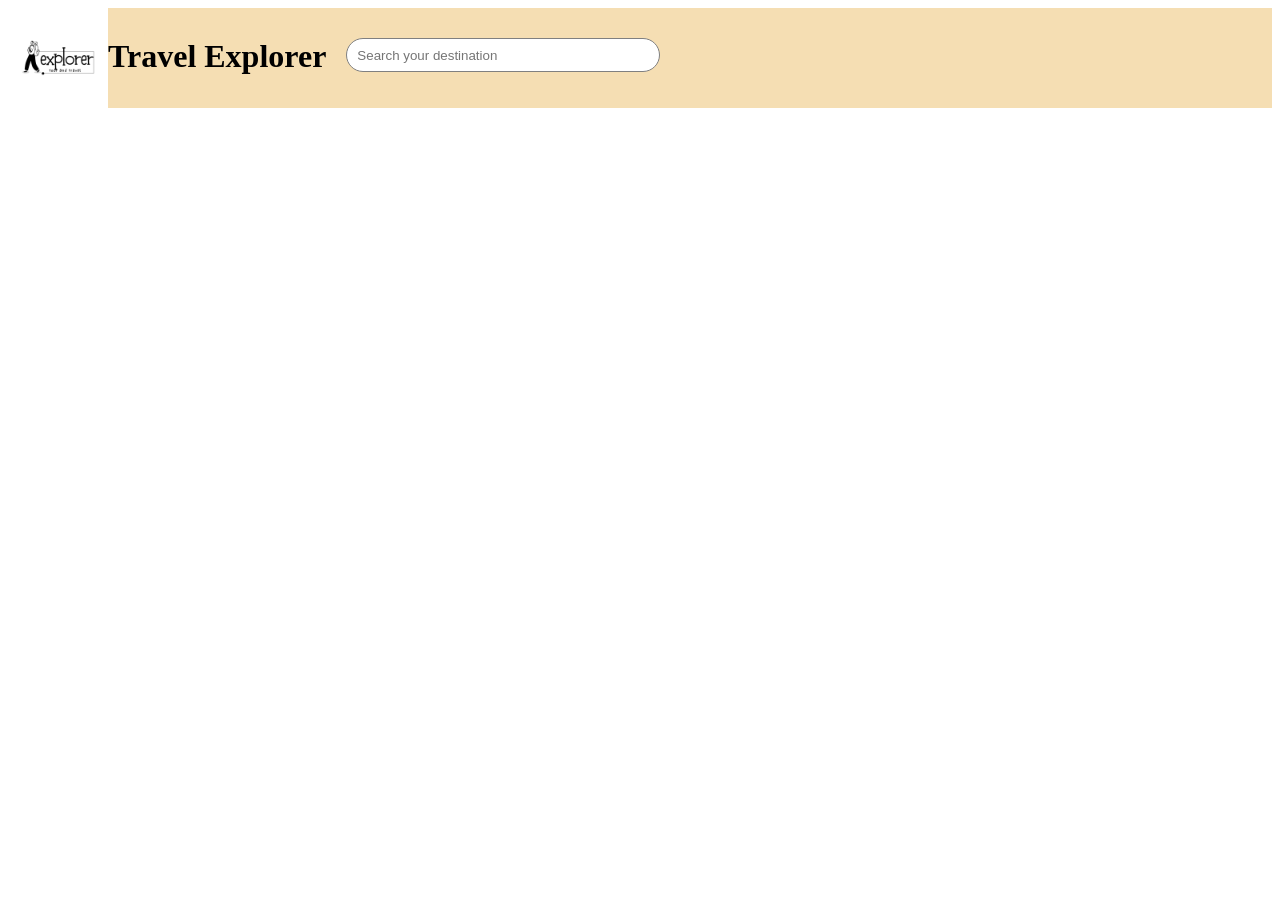
==== index.html @ e24aae37 "header created" ====
<!DOCTYPE html>
<html lang="en">
<head>
    <meta charset="UTF-8">
    <meta name="viewport" content="width=device-width, initial-scale=1.0">
    <title>Travel Explorer</title>
    <link rel="stylesheet" href="style.css">
</head>
<body>
    <header>
        <div style="display: flex;">
        <!--logo-->
       <div>
        <img src="explorerlogo.png" alt="logo" height="100px" width="100px">
       </div>
        <!--company name-->
        <div style="padding-top: 30px; display: flex">
         <div>
            <span style="font-size: 32px; font-weight: bold; ">Travel Explorer</span>
         </div>
         <!--search bar-->
         <div>
            <form style="padding-left: 20px;padding-bottom: 20px;">
            <input type="text" placeholder="Search your destination" style="width: 300px; height: 30px; border-radius: 40px; border: 1px solid gray; padding-left: 10px;">
        </form>
         </div>

    </div>
    </div>
    </header>
    
</body>
</html>
---- style.css ----
header{
    height: 100px;
    background-color:wheat ;
}
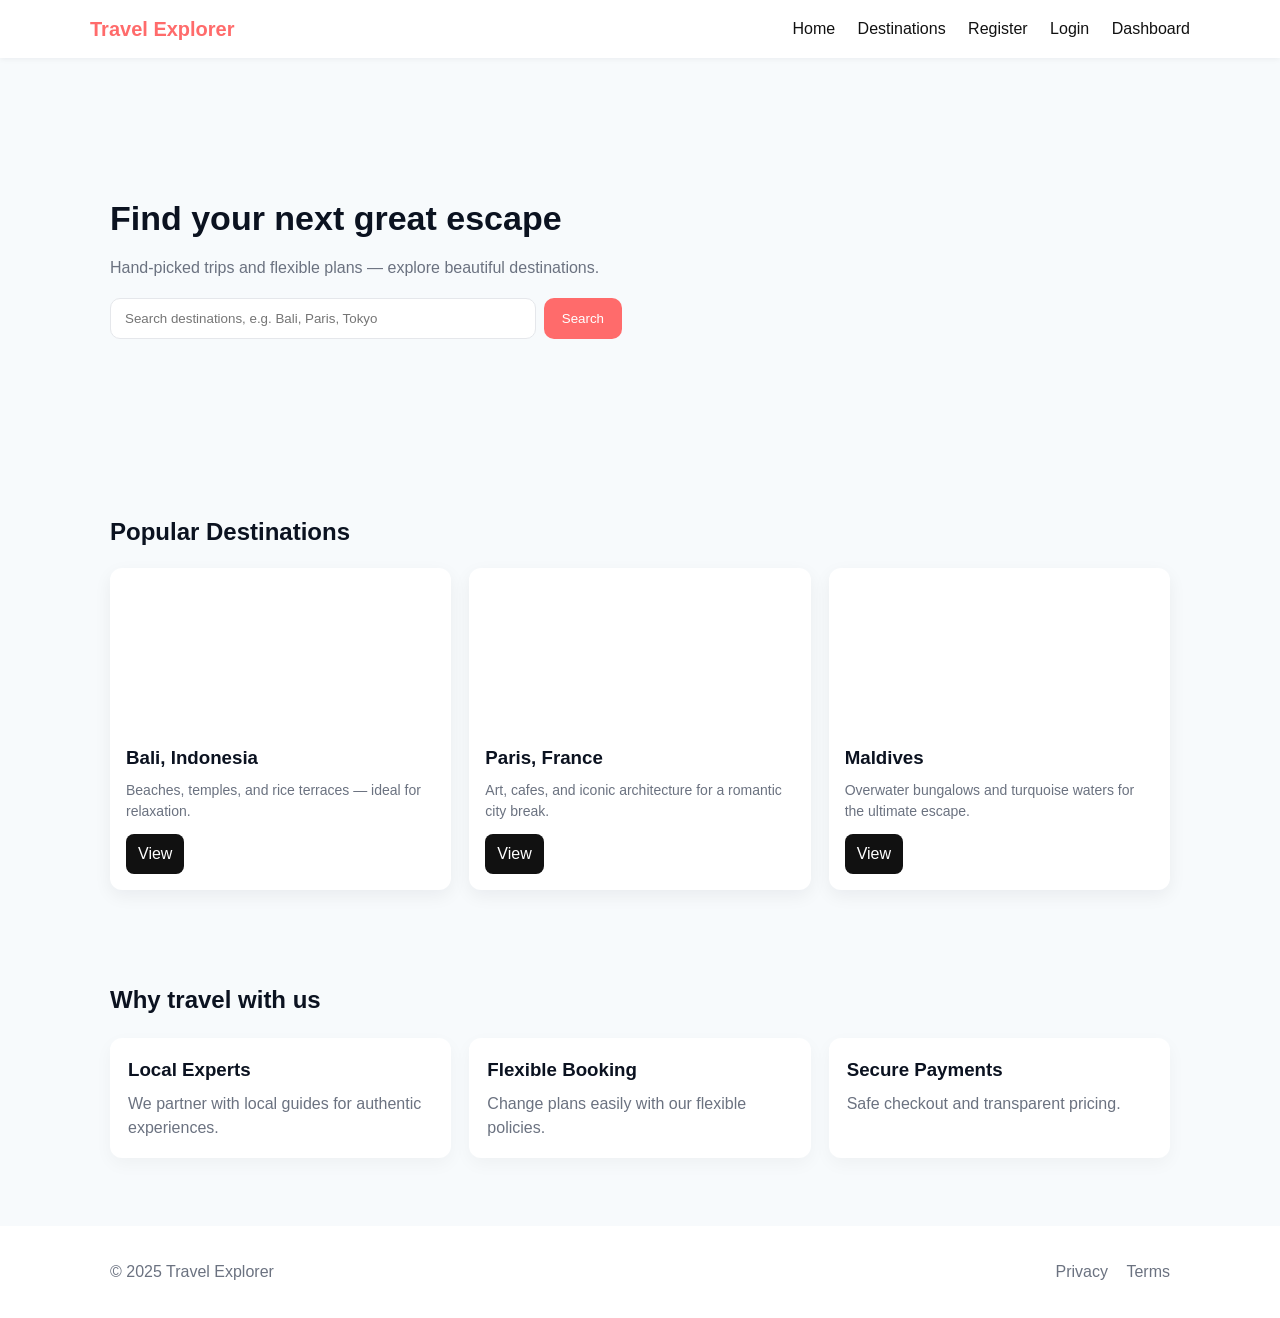
==== commit 545c72ba: "Added" ====
--- a/index.html
+++ b/index.html
@@ -1,33 +1,99 @@
 <!DOCTYPE html>
 <html lang="en">
-<head>
-    <meta charset="UTF-8">
-    <meta name="viewport" content="width=device-width, initial-scale=1.0">
-    <title>Travel Explorer</title>
-    <link rel="stylesheet" href="style.css">
-</head>
-<body>
-    <header>
-        <div style="display: flex;">
-        <!--logo-->
-       <div>
-        <img src="explorerlogo.png" alt="logo" height="100px" width="100px">
-       </div>
-        <!--company name-->
-        <div style="padding-top: 30px; display: flex">
-         <div>
-            <span style="font-size: 32px; font-weight: bold; ">Travel Explorer</span>
-         </div>
-         <!--search bar-->
-         <div>
-            <form style="padding-left: 20px;padding-bottom: 20px;">
-            <input type="text" placeholder="Search your destination" style="width: 300px; height: 30px; border-radius: 40px; border: 1px solid gray; padding-left: 10px;">
-        </form>
-         </div>
+    <head>
+        <meta charset="utf-8" />
+        <meta name="viewport" content="width=device-width,initial-scale=1" />
+        <title>Travel Explorer — Home</title>
+        <link rel="stylesheet" href="style.css" />
+    </head>
+    <body>
+        <header class="site-header">
+            <div class="container header-inner">
+                <a class="brand" href="index.html">Travel Explorer</a>
+                <nav class="main-nav">
+                    <a href="index.html">Home</a>
+                    <a href="#destinations">Destinations</a>
+                    <a href="register.html">Register</a>
+                    <a href="login.html">Login</a>
+                    <a href="dashboard.html">Dashboard</a>
+                </nav>
+            </div>
+        </header>
 
-    </div>
-    </div>
-    </header>
-    
-</body>
+        <section class="hero">
+            <div class="container hero-inner">
+                <div class="hero-content">
+                    <h1>Find your next great escape</h1>
+                    <p>Hand-picked trips and flexible plans — explore beautiful destinations.</p>
+                    <form class="search-form" action="#">
+                        <input type="text" placeholder="Search destinations, e.g. Bali, Paris, Tokyo" aria-label="Search destinations" />
+                        <button type="submit">Search</button>
+                    </form>
+                </div>
+                <div class="hero-media" style="background-image:url('https://images.unsplash.com/photo-1507525428034-b723cf961d3e?auto=format&fit=crop&w=1400&q=80')"></div>
+            </div>
+        </section>
+
+        <main class="container">
+            <section id="destinations" class="cards">
+                <h2>Popular Destinations</h2>
+                <div class="grid">
+                    <article class="card">
+                        <div class="card-image" style="background-image:url('https://images.unsplash.com/photo-1501785888041-af3ef285b470?auto=format&fit=crop&w=1200&q=80')"></div>
+                        <div class="card-body">
+                            <h3>Bali, Indonesia</h3>
+                            <p>Beaches, temples, and rice terraces — ideal for relaxation.</p>
+                            <a class="btn" href="#">View</a>
+                        </div>
+                    </article>
+
+                    <article class="card">
+                        <div class="card-image" style="background-image:url('https://images.unsplash.com/photo-1502602898657-3e91760cbb34?auto=format&fit=crop&w=1200&q=80')"></div>
+                        <div class="card-body">
+                            <h3>Paris, France</h3>
+                            <p>Art, cafes, and iconic architecture for a romantic city break.</p>
+                            <a class="btn" href="#">View</a>
+                        </div>
+                    </article>
+
+                    <article class="card">
+                        <div class="card-image" style="background-image:url('https://images.unsplash.com/photo-1505765050526-6c8a5b9f6b5a?auto=format&fit=crop&w=1200&q=80')"></div>
+                        <div class="card-body">
+                            <h3>Maldives</h3>
+                            <p>Overwater bungalows and turquoise waters for the ultimate escape.</p>
+                            <a class="btn" href="#">View</a>
+                        </div>
+                    </article>
+                </div>
+            </section>
+
+            <section class="features">
+                <h2>Why travel with us</h2>
+                <div class="feature-grid">
+                    <div class="feature">
+                        <h3>Local Experts</h3>
+                        <p>We partner with local guides for authentic experiences.</p>
+                    </div>
+                    <div class="feature">
+                        <h3>Flexible Booking</h3>
+                        <p>Change plans easily with our flexible policies.</p>
+                    </div>
+                    <div class="feature">
+                        <h3>Secure Payments</h3>
+                        <p>Safe checkout and transparent pricing.</p>
+                    </div>
+                </div>
+            </section>
+        </main>
+
+        <footer class="site-footer">
+            <div class="container footer-inner">
+                <p>&copy; 2025 Travel Explorer</p>
+                <nav class="footer-nav">
+                    <a href="#">Privacy</a>
+                    <a href="#">Terms</a>
+                </nav>
+            </div>
+        </footer>
+    </body>
 </html>
--- a/style.css
+++ b/style.css
@@ -1,4 +1,71 @@
-header{
-    height: 100px;
-    background-color:wheat ;
+:root{
+    --accent:#ff6b6b;
+    --muted:#6b7280;
+    --bg:#f7fafc;
+    --container:1100px;
+}
+
+*{box-sizing:border-box}
+body{font-family:Inter,Segoe UI,Arial,Helvetica,sans-serif;margin:0;color:#0b1220;background:var(--bg);line-height:1.5}
+.container{max-width:var(--container);margin:0 auto;padding:0 20px}
+
+.site-header{background:#fff;box-shadow:0 1px 6px rgba(11,18,32,0.06);position:sticky;top:0;z-index:30}
+.header-inner{display:flex;align-items:center;justify-content:space-between;padding:14px 0}
+.brand{font-weight:700;color:var(--accent);text-decoration:none;font-size:20px}
+.main-nav a{margin-left:18px;color:#111;text-decoration:none}
+.main-nav a:hover{opacity:0.85}
+
+.hero{padding:48px 0}
+.hero-inner{display:flex;gap:36px;align-items:center}
+.hero-content{flex:1}
+.hero-media{flex:1;height:320px;background-size:cover;background-position:center;border-radius:12px}
+.hero h1{font-size:34px;margin:0 0 12px}
+.hero p{color:var(--muted);margin:0 0 18px}
+.search-form{display:flex;gap:8px}
+.search-form input{flex:1;padding:12px 14px;border-radius:10px;border:1px solid #e5e7eb}
+.search-form button{background:var(--accent);color:#fff;border:none;padding:12px 18px;border-radius:10px}
+
+.cards{padding:40px 0}
+.cards h2{margin:0 0 18px}
+.grid{display:grid;grid-template-columns:repeat(auto-fit,minmax(240px,1fr));gap:18px}
+.card{background:#fff;border-radius:12px;overflow:hidden;box-shadow:0 6px 18px rgba(11,18,32,0.06);display:flex;flex-direction:column}
+.card-image{height:160px;background-size:cover;background-position:center}
+.card-body{padding:16px}
+.card-body h3{margin:0 0 8px}
+.card-body p{margin:0 0 12px;color:var(--muted);font-size:14px}
+.btn{display:inline-block;background:#111;color:#fff;padding:8px 12px;border-radius:8px;text-decoration:none}
+
+.features{padding:32px 0}
+.feature-grid{display:grid;grid-template-columns:repeat(auto-fit,minmax(200px,1fr));gap:18px}
+.feature{background:#fff;padding:18px;border-radius:12px;box-shadow:0 6px 18px rgba(11,18,32,0.04)}
+.feature h3{margin:0 0 8px}
+.feature p{margin:0;color:var(--muted)}
+
+.site-footer{padding:18px 0;background:#fff;margin-top:36px}
+.footer-inner{display:flex;align-items:center;justify-content:space-between;color:var(--muted)}
+.footer-nav a{margin-left:14px;color:var(--muted);text-decoration:none}
+
+.auth{display:flex;justify-content:center;padding:48px 0}
+.auth-card{width:100%;max-width:420px;background:#fff;padding:24px;border-radius:12px;box-shadow:0 10px 30px rgba(11,18,32,0.06)}
+.auth-card h2{margin-top:0}
+.auth-card label{display:block;margin:12px 0}
+.auth-card input{width:100%;padding:10px;border-radius:8px;border:1px solid #e5e7eb}
+.btn-block{width:100%;padding:12px}
+.muted{color:var(--muted);font-size:14px}
+
+.dashboard{display:flex;gap:20px;padding:32px 0}
+.sidebar{width:220px}
+.side-nav a{display:block;padding:8px 0;color:#111;text-decoration:none}
+.dashboard-main{flex:1}
+.small{padding:16px}
+
+@media (max-width:900px){
+    .hero-inner{flex-direction:column}
+    .header-inner{flex-direction:column;align-items:flex-start;gap:8px}
+    .dashboard{flex-direction:column}
+    .sidebar{width:100%}
+}
+
+@media (prefers-reduced-motion:reduce){
+    *{transition:none!important}
 }
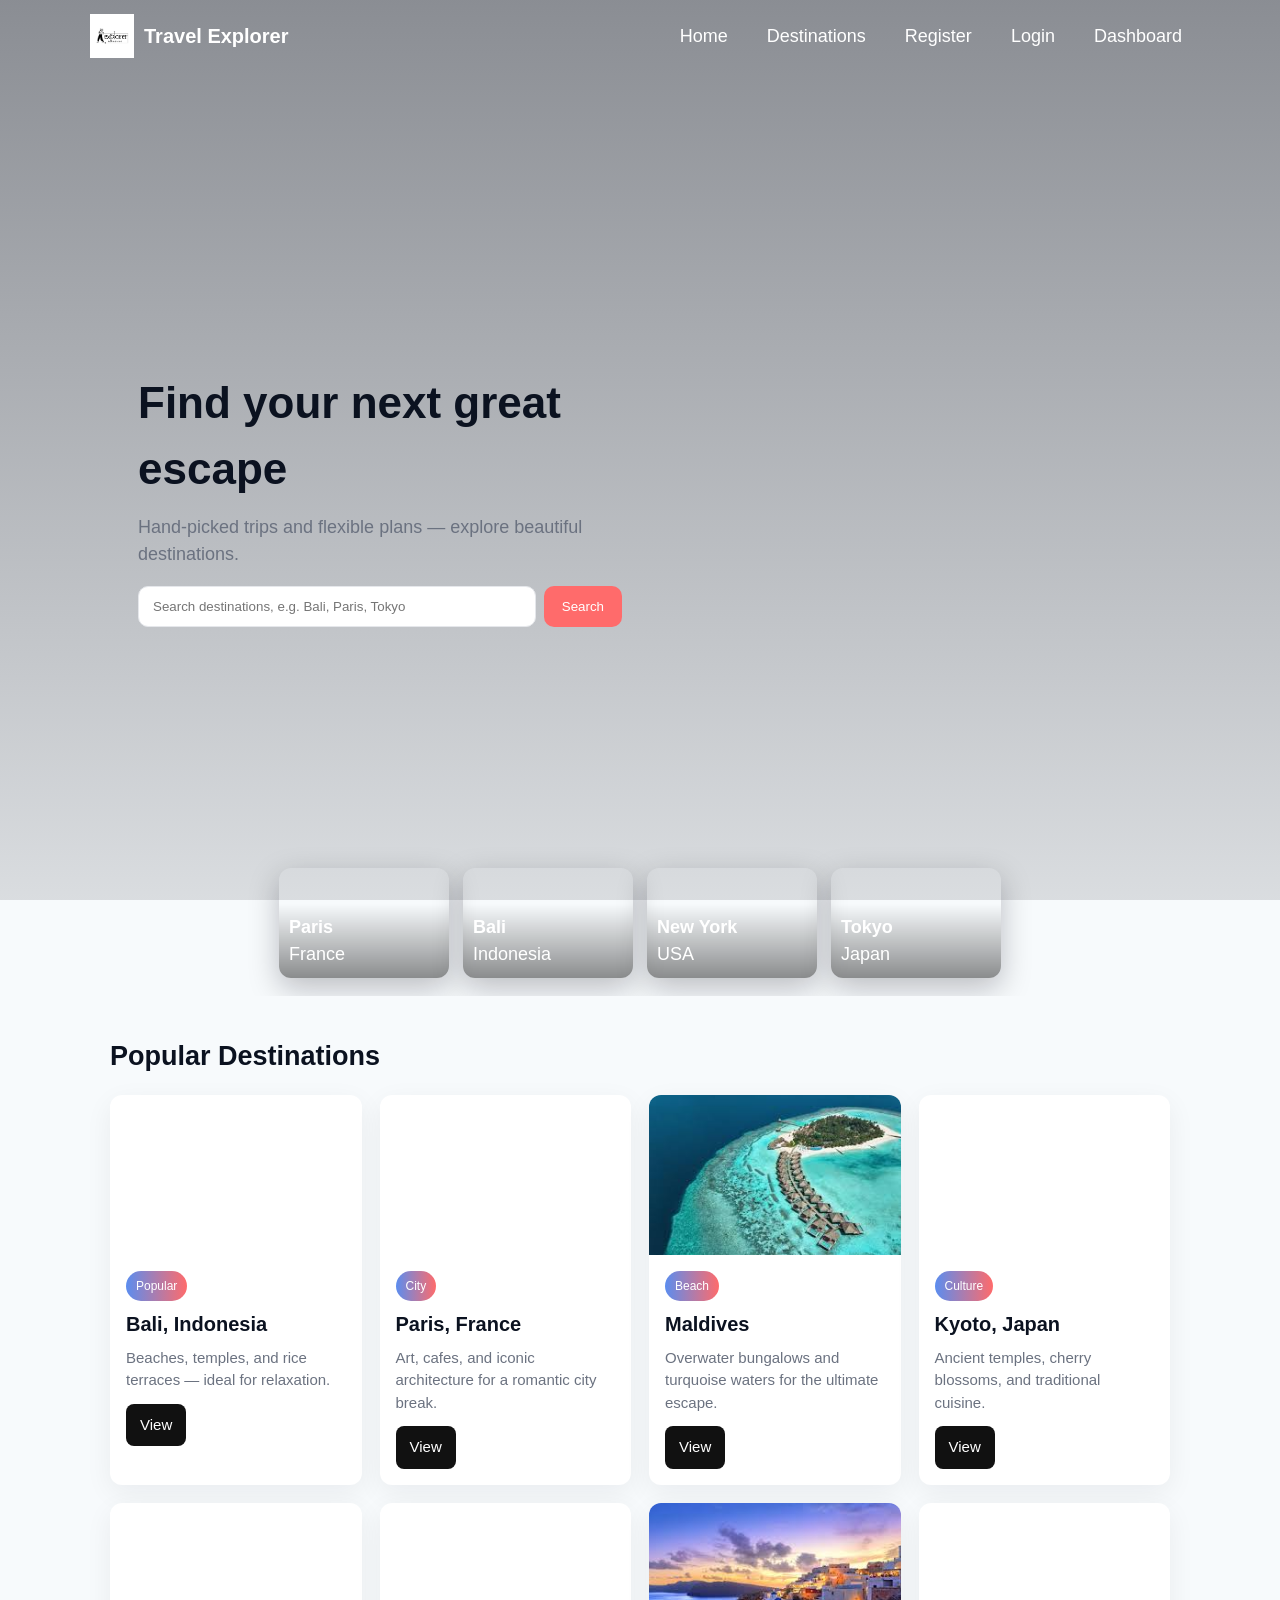
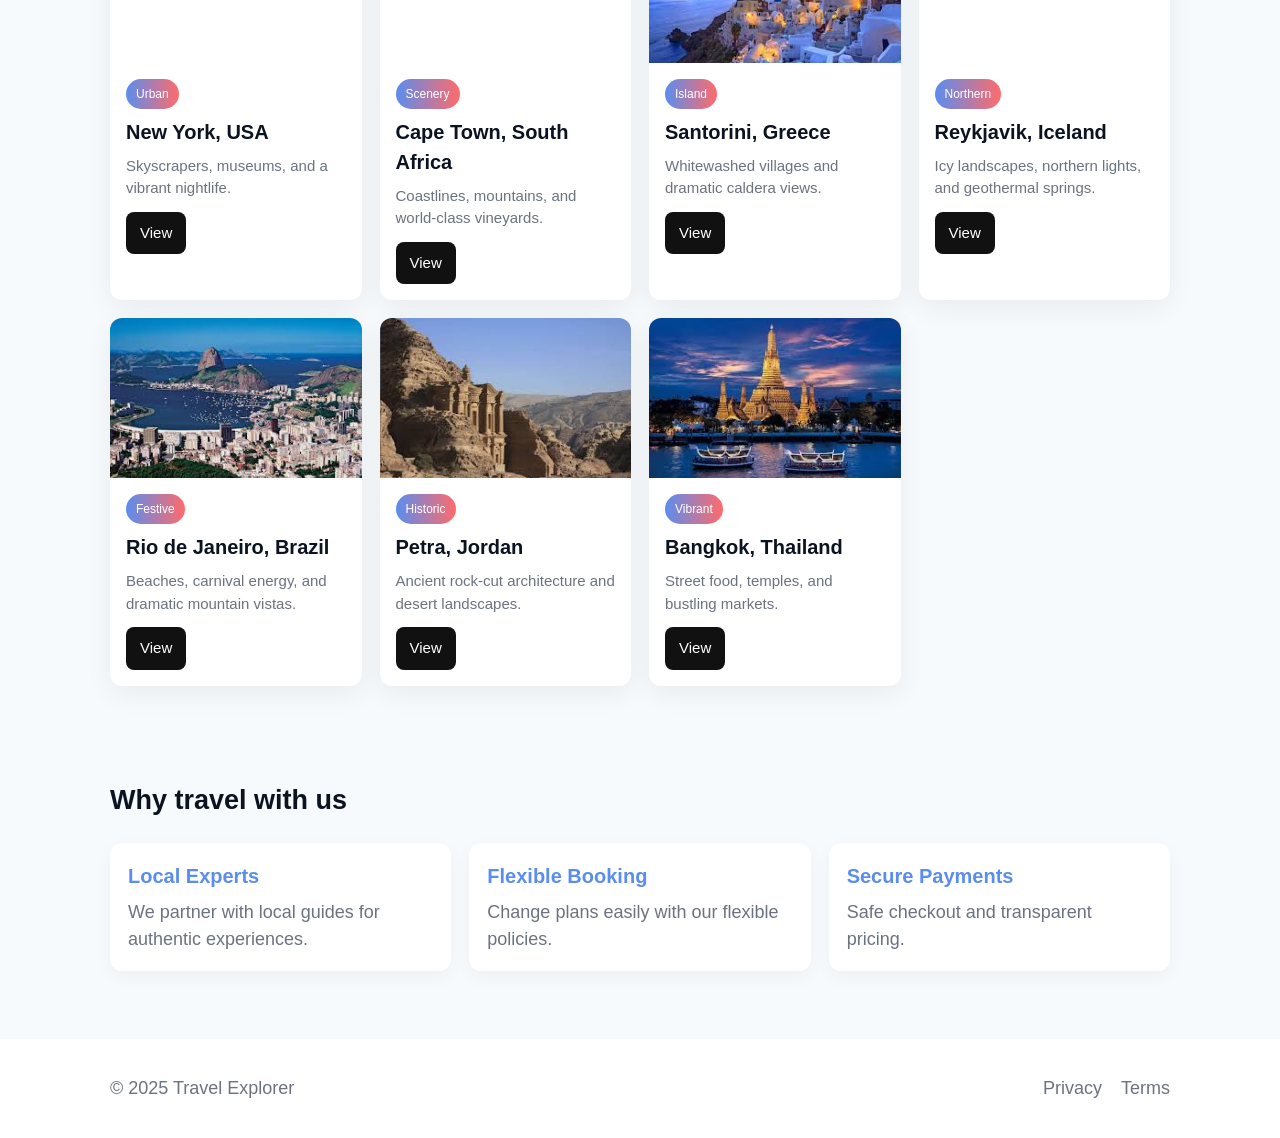
==== commit dc4c9d17: "WIP: save local changes" ====
--- a/index.html
+++ b/index.html
@@ -7,9 +7,12 @@
         <link rel="stylesheet" href="style.css" />
     </head>
     <body>
-        <header class="site-header">
+        <header class="site-header hero-header">
             <div class="container header-inner">
-                <a class="brand" href="index.html">Travel Explorer</a>
+                <a class="brand" href="index.html">
+                    <img src="explorerlogo.png" alt="Travel Explorer logo" class="logo" />
+                    <span class="brand-text">Travel Explorer</span>
+                </a>
                 <nav class="main-nav">
                     <a href="index.html">Home</a>
                     <a href="#destinations">Destinations</a>
@@ -32,6 +35,22 @@
                 </div>
                 <div class="hero-media" style="background-image:url('https://images.unsplash.com/photo-1507525428034-b723cf961d3e?auto=format&fit=crop&w=1400&q=80')"></div>
             </div>
+
+            <!-- Most visited overlay (appears with transform animation) -->
+            <div class="most-visited" aria-hidden="false">
+                <div class="mv-card" style="background-image:url('https://images.unsplash.com/photo-1502602898657-3e91760cbb34?auto=format&fit=crop&w=800&q=60')">
+                    <div class="mv-body"><strong>Paris</strong><span>France</span></div>
+                </div>
+                <div class="mv-card" style="background-image:url('https://images.unsplash.com/photo-1501785888041-af3ef285b470?auto=format&fit=crop&w=800&q=60')">
+                    <div class="mv-body"><strong>Bali</strong><span>Indonesia</span></div>
+                </div>
+                <div class="mv-card" style="background-image:url('https://images.unsplash.com/photo-1467269204594-9661b134dd2b?auto=format&fit=crop&w=800&q=60')">
+                    <div class="mv-body"><strong>New York</strong><span>USA</span></div>
+                </div>
+                <div class="mv-card" style="background-image:url('https://images.unsplash.com/photo-1549692520-acc6669e2f0c?auto=format&fit=crop&w=800&q=60')">
+                    <div class="mv-body"><strong>Tokyo</strong><span>Japan</span></div>
+                </div>
+            </div>
         </section>
 
         <main class="container">
@@ -41,6 +60,7 @@
                     <article class="card">
                         <div class="card-image" style="background-image:url('https://images.unsplash.com/photo-1501785888041-af3ef285b470?auto=format&fit=crop&w=1200&q=80')"></div>
                         <div class="card-body">
+                            <span class="badge">Popular</span>
                             <h3>Bali, Indonesia</h3>
                             <p>Beaches, temples, and rice terraces — ideal for relaxation.</p>
                             <a class="btn" href="#">View</a>
@@ -50,6 +70,7 @@
                     <article class="card">
                         <div class="card-image" style="background-image:url('https://images.unsplash.com/photo-1502602898657-3e91760cbb34?auto=format&fit=crop&w=1200&q=80')"></div>
                         <div class="card-body">
+                            <span class="badge">City</span>
                             <h3>Paris, France</h3>
                             <p>Art, cafes, and iconic architecture for a romantic city break.</p>
                             <a class="btn" href="#">View</a>
@@ -57,10 +78,91 @@
                     </article>
 
                     <article class="card">
-                        <div class="card-image" style="background-image:url('https://images.unsplash.com/photo-1505765050526-6c8a5b9f6b5a?auto=format&fit=crop&w=1200&q=80')"></div>
-                        <div class="card-body">
+                        <div class="card-image" style="background-image:url('[data-uri]')"></div>
+                        <div class="card-body">
+                            <span class="badge">Beach</span>
                             <h3>Maldives</h3>
                             <p>Overwater bungalows and turquoise waters for the ultimate escape.</p>
+                            <a class="btn" href="#">View</a>
+                        </div>
+                    </article>
+
+                    <article class="card">
+                        <div class="card-image" style="background-image:url('https://images.unsplash.com/photo-1549692520-acc6669e2f0c?auto=format&fit=crop&w=1200&q=80')"></div>
+                        <div class="card-body">
+                            <span class="badge">Culture</span>
+                            <h3>Kyoto, Japan</h3>
+                            <p>Ancient temples, cherry blossoms, and traditional cuisine.</p>
+                            <a class="btn" href="#">View</a>
+                        </div>
+                    </article>
+
+                    <article class="card">
+                        <div class="card-image" style="background-image:url('https://images.unsplash.com/photo-1467269204594-9661b134dd2b?auto=format&fit=crop&w=1200&q=80')"></div>
+                        <div class="card-body">
+                            <span class="badge">Urban</span>
+                            <h3>New York, USA</h3>
+                            <p>Skyscrapers, museums, and a vibrant nightlife.</p>
+                            <a class="btn" href="#">View</a>
+                        </div>
+                    </article>
+
+                    <article class="card">
+                        <div class="card-image" style="background-image:url('https://images.unsplash.com/photo-1508610048659-a06b669e3321?auto=format&fit=crop&w=1200&q=80')"></div>
+                        <div class="card-body">
+                            <span class="badge">Scenery</span>
+                            <h3>Cape Town, South Africa</h3>
+                            <p>Coastlines, mountains, and world-class vineyards.</p>
+                            <a class="btn" href="#">View</a>
+                        </div>
+                    </article>
+
+                    <article class="card">
+                        <div class="card-image" style="background-image:url('[data-uri]')"></div>
+                        <div class="card-body">
+                            <span class="badge">Island</span>
+                            <h3>Santorini, Greece</h3>
+                            <p>Whitewashed villages and dramatic caldera views.</p>
+                            <a class="btn" href="#">View</a>
+                        </div>
+                    </article>
+                    
+                    <article class="card">
+                        <div class="card-image" style="background-image:url('https://images.unsplash.com/photo-1482192596544-9eb780fc7f66?auto=format&fit=crop&w=1200&q=80')"></div>
+                        <div class="card-body">
+                            <span class="badge">Northern</span>
+                            <h3>Reykjavik, Iceland</h3>
+                            <p>Icy landscapes, northern lights, and geothermal springs.</p>
+                            <a class="btn" href="#">View</a>
+                        </div>
+                    </article>
+
+                    <article class="card">
+                        <div class="card-image" style="background-image:url('[data-uri]')"></div>
+                        <div class="card-body">
+                            <span class="badge">Festive</span>
+                            <h3>Rio de Janeiro, Brazil</h3>
+                            <p>Beaches, carnival energy, and dramatic mountain vistas.</p>
+                            <a class="btn" href="#">View</a>
+                        </div>
+                    </article>
+
+                    <article class="card">
+                        <div class="card-image" style="background-image:url('[data-uri]')"></div>
+                        <div class="card-body">
+                            <span class="badge">Historic</span>
+                            <h3>Petra, Jordan</h3>
+                            <p>Ancient rock-cut architecture and desert landscapes.</p>
+                            <a class="btn" href="#">View</a>
+                        </div>
+                    </article>
+
+                    <article class="card">
+                        <div class="card-image" style="background-image:url('[data-uri]')"></div>
+                        <div class="card-body">
+                            <span class="badge">Vibrant</span>
+                            <h3>Bangkok, Thailand</h3>
+                            <p>Street food, temples, and bustling markets.</p>
                             <a class="btn" href="#">View</a>
                         </div>
                     </article>
--- a/style.css
+++ b/style.css
@@ -1,25 +1,70 @@
 :root{
-    --accent:#ff6b6b;
+    --accent:#ff6b6b; /* primary accent */
+    --accent-2:#5b8def; /* secondary accent */
+    --accent-3:#34c59f; /* success/green */
     --muted:#6b7280;
     --bg:#f7fafc;
+    --card:#ffffff;
+    --text:#0b1220;
+    --nav-bg:#ffffffcc;
     --container:1100px;
 }
 
 *{box-sizing:border-box}
-body{font-family:Inter,Segoe UI,Arial,Helvetica,sans-serif;margin:0;color:#0b1220;background:var(--bg);line-height:1.5}
+/* Slightly larger base font for improved readability */
+body{font-family:Inter,Segoe UI,Arial,Helvetica,sans-serif;margin:0;color:#0b1220;background:var(--bg);line-height:1.5;font-size:18px}
 .container{max-width:var(--container);margin:0 auto;padding:0 20px}
 
 .site-header{background:#fff;box-shadow:0 1px 6px rgba(11,18,32,0.06);position:sticky;top:0;z-index:30}
 .header-inner{display:flex;align-items:center;justify-content:space-between;padding:14px 0}
-.brand{font-weight:700;color:var(--accent);text-decoration:none;font-size:20px}
-.main-nav a{margin-left:18px;color:#111;text-decoration:none}
-.main-nav a:hover{opacity:0.85}
+.brand{display:flex;align-items:center;gap:10px;font-weight:700;color:var(--accent);text-decoration:none;font-size:20px}
+.logo{height:44px;width:auto;display:block}
+.brand-text{font-weight:700;color:var(--accent);font-size:20px}
+
+/* Hero-specific header variant (transparent over the hero) */
+.hero-header{background:transparent;position:absolute;left:0;right:0;top:0;box-shadow:none}
+.hero-header .brand-text,.hero-header .main-nav a{color:#fff}
+
+/* Make hero full screen */
+.hero{padding:0;position:relative;overflow:hidden}
+.hero-inner{display:flex;gap:36px;align-items:center;min-height:100vh;padding:48px 0}
+.hero-media{flex:1;height:100vh;background-size:cover;background-position:center;border-radius:0}
+.hero-content{flex:1;max-width:620px;padding:48px;color:#fff;z-index:2}
+.hero::after{content:'';position:absolute;left:0;right:0;top:0;height:100vh;background:linear-gradient(180deg, rgba(6,9,20,0.45), rgba(6,9,20,0.12));pointer-events:none}
+
+/* Most visited overlay - uses CSS transform for appearance */
+.most-visited{position:absolute;left:50%;transform:translateX(-50%) translateY(24px);bottom:36px;display:flex;gap:14px;z-index:3;padding:6px}
+.mv-card{width:170px;height:110px;border-radius:12px;background-size:cover;background-position:center;box-shadow:0 10px 30px rgba(6,9,20,0.25);overflow:hidden;transform:translateY(26px) scale(.95);opacity:0;display:flex;align-items:flex-end}
+.mv-body{background:linear-gradient(180deg,transparent,rgba(0,0,0,0.44));color:#fff;padding:10px;width:100%}
+.mv-body strong{display:block}
+
+/* animation using transform */
+@keyframes mvSlideUp{
+    from{transform:translateY(26px) scale(.95);opacity:0}
+    to{transform:translateY(0) scale(1);opacity:1}
+}
+.mv-card{animation:mvSlideUp .5s cubic-bezier(.2,.9,.2,1) forwards}
+.mv-card:nth-child(1){animation-delay:.12s}
+.mv-card:nth-child(2){animation-delay:.24s}
+.mv-card:nth-child(3){animation-delay:.36s}
+.mv-card:nth-child(4){animation-delay:.48s}
+
+/* slightly smaller on mobile */
+@media (max-width:700px){
+    .most-visited{flex-wrap:wrap;left:50%;transform:translateX(-50%) translateY(10px);bottom:18px}
+    .mv-card{width:140px;height:92px}
+    .hero-inner{padding:28px 0}
+    .hero-content{padding:26px}
+}
+.main-nav a{margin-left:18px;color:var(--text);text-decoration:none;padding:6px 8px;border-radius:8px}
+.main-nav a:hover{background:var(--nav-bg)}
+.main-nav a.cta{background:linear-gradient(90deg,var(--accent),var(--accent-2));color:#fff;padding:8px 12px}
 
 .hero{padding:48px 0}
 .hero-inner{display:flex;gap:36px;align-items:center}
 .hero-content{flex:1}
 .hero-media{flex:1;height:320px;background-size:cover;background-position:center;border-radius:12px}
-.hero h1{font-size:34px;margin:0 0 12px}
+.hero h1{font-size:44px;margin:0 0 12px}
 .hero p{color:var(--muted);margin:0 0 18px}
 .search-form{display:flex;gap:8px}
 .search-form input{flex:1;padding:12px 14px;border-radius:10px;border:1px solid #e5e7eb}
@@ -28,12 +73,25 @@
 .cards{padding:40px 0}
 .cards h2{margin:0 0 18px}
 .grid{display:grid;grid-template-columns:repeat(auto-fit,minmax(240px,1fr));gap:18px}
-.card{background:#fff;border-radius:12px;overflow:hidden;box-shadow:0 6px 18px rgba(11,18,32,0.06);display:flex;flex-direction:column}
+.card{background:var(--card);border-radius:12px;overflow:hidden;box-shadow:0 8px 28px rgba(11,18,32,0.06);display:flex;flex-direction:column;transition:transform .22s ease,box-shadow .22s ease}
+.card:hover{transform:translateY(-6px);box-shadow:0 18px 40px rgba(11,18,32,0.12)}
 .card-image{height:160px;background-size:cover;background-position:center}
 .card-body{padding:16px}
-.card-body h3{margin:0 0 8px}
-.card-body p{margin:0 0 12px;color:var(--muted);font-size:14px}
-.btn{display:inline-block;background:#111;color:#fff;padding:8px 12px;border-radius:8px;text-decoration:none}
+.card-body h3{margin:0 0 8px;font-size:20px}
+.card-body p{margin:0 0 12px;color:var(--muted);font-size:15px}
+.btn{display:inline-block;background:#111;color:#fff;padding:10px 14px;border-radius:8px;text-decoration:none;font-size:15px}
+
+.badge{display:inline-block;background:linear-gradient(90deg,var(--accent-2),var(--accent));color:#fff;padding:6px 10px;border-radius:999px;font-size:12px;margin-bottom:8px}
+
+.btn.alt{background:transparent;color:var(--accent-2);border:1px solid rgba(91,141,239,0.14)}
+
+.feature h3{color:var(--accent-2);font-size:20px}
+
+.hero h1{color:var(--text)}
+
+/* small visual polish for footer links */
+.footer-nav a{transition:color .15s ease}
+.footer-nav a:hover{color:var(--accent-2)}
 
 .features{padding:32px 0}
 .feature-grid{display:grid;grid-template-columns:repeat(auto-fit,minmax(200px,1fr));gap:18px}
@@ -47,11 +105,11 @@
 
 .auth{display:flex;justify-content:center;padding:48px 0}
 .auth-card{width:100%;max-width:420px;background:#fff;padding:24px;border-radius:12px;box-shadow:0 10px 30px rgba(11,18,32,0.06)}
-.auth-card h2{margin-top:0}
+.auth-card h2{margin-top:0;font-size:22px}
 .auth-card label{display:block;margin:12px 0}
 .auth-card input{width:100%;padding:10px;border-radius:8px;border:1px solid #e5e7eb}
-.btn-block{width:100%;padding:12px}
-.muted{color:var(--muted);font-size:14px}
+.btn-block{width:100%;padding:14px;font-size:15px}
+.muted{color:var(--muted);font-size:15px}
 
 .dashboard{display:flex;gap:20px;padding:32px 0}
 .sidebar{width:220px}
